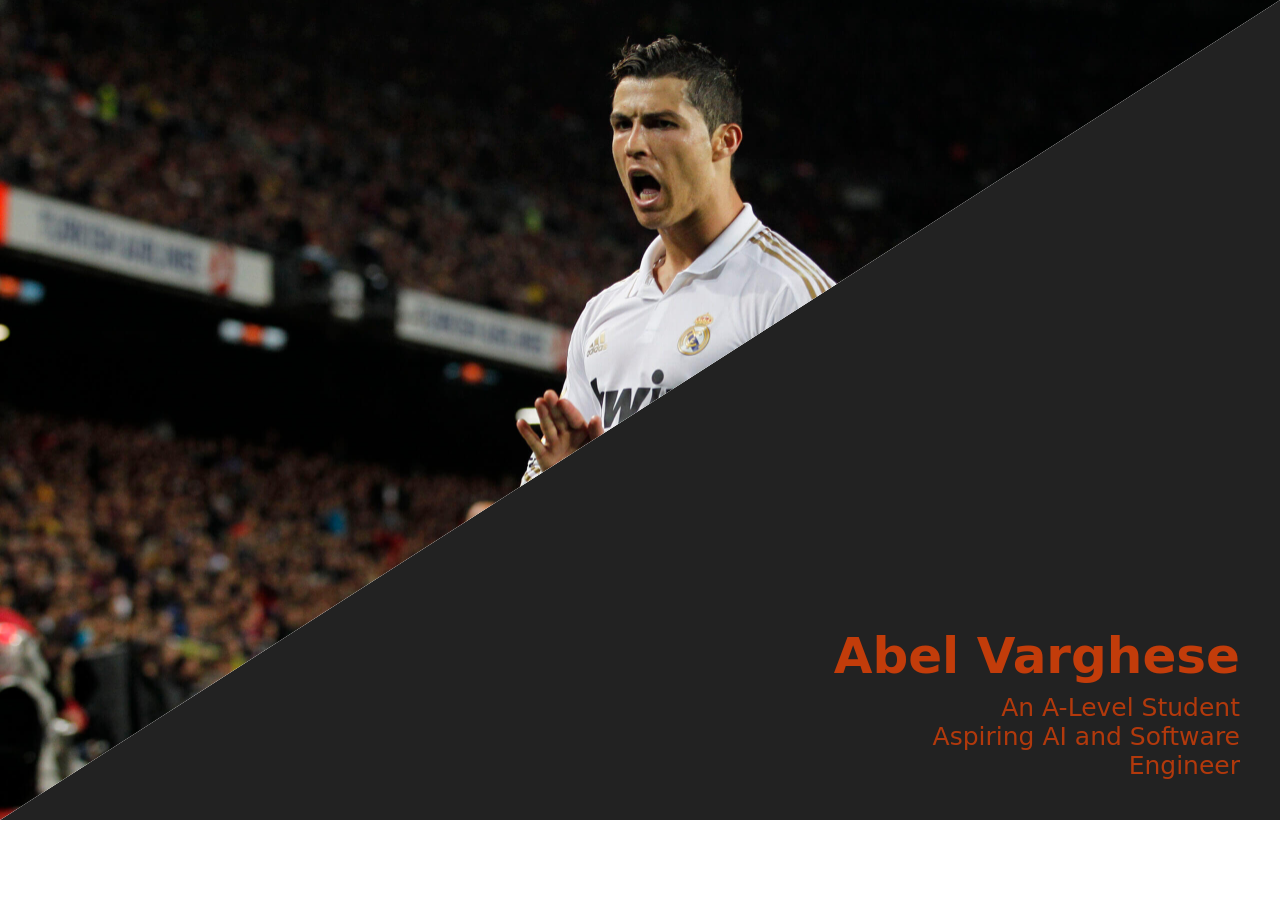
==== index.html @ 85c24335 "implemented temp live server, reorganised files CORRECTED" ====
<!DOCTYPE html>
<html lang="en">
<head>
    <meta charset="UTF-8">
    <meta name="viewport" content="width=device-width, initial-scale=1.0">
    <title>Home</title>
    <link rel="stylesheet" href="css/styles.css">
</head>
<body>
    <div id="header-placeholder"></div>
    
    <section class="diagonal">
        <div class="top-triangle">
            <div class="pfp">
                <img src="./images/imgpfp.jpg" alt="Abel's Profile Picture">
            </div>
        </div>
        <div class="bottom-triangle">
            <div class="tri-content">
                <h1>Abel Varghese</h1>
                <p>An A-Level Student</p>
                <p>Aspiring AI and Software Engineer</p>
            </div>
        </div>
    </section>
    <div id="footer-placeholder"></div>

    <script src="/js/include.js" />
</body>
</html>
---- css/styles.css ----
html, body{
    margin: 0;
    padding: 0;
    width: 100%;
    height: 100%;
    font-family:system-ui, -apple-system, BlinkMacSystemFont,
     'Segoe UI', Roboto, Oxygen, Ubuntu,
      Cantarell, 'Open Sans',
      'Helvetica Neue', sans-serif;
}


.site-header {
    display: flex;
    justify-content: space-between;
    align-items: center;
    width: 100%;
    height: 80px;
    padding: 0 20px;
    box-sizing: border-box;
    background: #222222;
    z-index: 5;
}
.site-footer {
    display: flex;
    justify-content: center;
    align-items: center;
    gap: 16px;
    width: 100%;
    height: 80px;
    padding: 20px;
    box-sizing: border-box;
    background: #222222; 
    color: #ffffff;
}
.site-footer .button {
    width: 140px;
    height: 48px;
    font-size: 16px;
    padding: 8px;
    border-radius: 1px;
    display: inline-flex;
    align-items: center;
    justify-content: center;
    background: transparent;
    cursor: pointer;
    background: #c23c0a;
    color: #fff;
    text-decoration: none;
    
}

.navbtn {
    margin-right: auto;
    width: 50px;
    display: flex;
    align-items: center;
    position: relative;
    z-index: 10;
}
.dropdownnav {
    position: absolute;
    top: 100%;
    left: 0;
    display: none;
    background: #222;
    border: 1px solid #fff;
    flex-direction: column;
    z-index: 20;
}

.navbtn:hover .dropdownnav {
    display:flex;
}
.dropdownnav a {
    color: #fff;
    padding: 10px 16px;
    text-decoration: none;
}
.navbtn button {
    font-size: 15px;
    background: #c23c0a;
    border: 0;
}


.logo {
    margin-left: auto;
}
.logo img {
    display: block;
    width: 300px;
    background: #c23c0a;
}

.pfp{
    position: absolute;
    inset: 0;
    margin: 0;
    display: block;
}
.pfp img{
    display: block;
    width: 100%;
    height: 100%;
    object-fit: cover; 
    object-position: center;
}

.diagonal {
    position: relative;
    height: calc(100vh - 80px);
    overflow: hidden;
}

.top-triangle {
    position: absolute;
    inset: 0;
    background: #f5f5f5;
    clip-path: polygon(0 0, 100% 0, 0 100%);
    display: flex;
    align-items: flex-start;
    justify-content: flex-start;
    z-index: 1;
    overflow: hidden;
}
.bottom-triangle {
    position: absolute;
    inset: 0;
    background: #222;
    color: #fff;
    clip-path: polygon(100% 100%, 100% 0, 0 100%);
    display: flex;
    align-items: flex-end;
    justify-content: flex-end;
    padding: 40px;
    z-index: 0;
}


.tri-content {
    max-width: 420px;
    text-align: right;
}
.tri-content h1 {
    margin: 0 0 8px 0;
    font-size: 50px;
    color: #c23c0a;
}
.tri-content p {
    margin: 0;
    opacity: 0.9;
    color: #c23c0a;
    font-size: 25px;
    
}

@media (max-width: 100%) {
    .top-triangle { clip-path: polygon(0 0, 100% 0, 0 60%); }
    .bottom-triangle { clip-path: polygon(100% 100%, 100% 0, 0 60%); }
    .tri-content { text-align: center; width: 100%; }
    .bottom-triangle { align-items: center; justify-content: center; padding: 20px; }
}
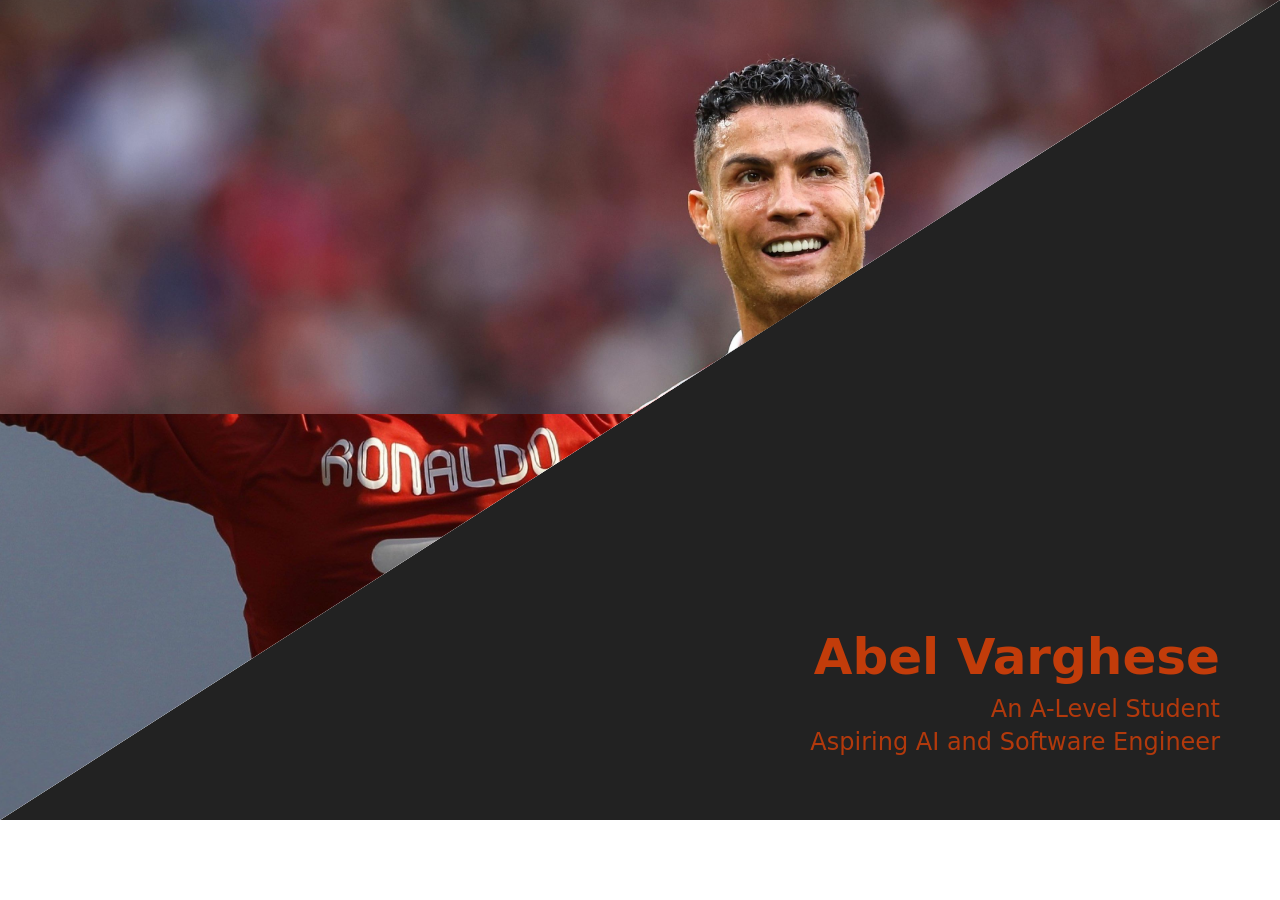
==== commit 8c476a80: "added another image to homepage, fixed text and image bugs" ====
--- a/index.html
+++ b/index.html
@@ -8,11 +8,13 @@
 </head>
 <body>
     <div id="header-placeholder"></div>
-    
     <section class="diagonal">
         <div class="top-triangle">
-            <div class="pfp">
+            <div class="pfp1">
                 <img src="./images/imgpfp.jpg" alt="Abel's Profile Picture">
+            </div>
+            <div class="pfp2">
+                <img src="./images/imgpfp2.jpg" alt="Abel's 2nd Profile Picture">
             </div>
         </div>
         <div class="bottom-triangle">
@@ -24,7 +26,6 @@
         </div>
     </section>
     <div id="footer-placeholder"></div>
-
     <script src="/js/include.js" />
 </body>
 </html>
--- a/css/styles.css
+++ b/css/styles.css
@@ -7,8 +7,17 @@
      'Segoe UI', Roboto, Oxygen, Ubuntu,
       Cantarell, 'Open Sans',
       'Helvetica Neue', sans-serif;
-}
-
+    min-height: 100vh;
+}
+
+body {
+    display: flex;
+    flex-direction: column;
+}
+
+.page-content {
+    flex: 1;
+}
 
 .site-header {
     display: flex;
@@ -47,7 +56,6 @@
     background: #c23c0a;
     color: #fff;
     text-decoration: none;
-    
 }
 
 .navbtn {
@@ -79,8 +87,11 @@
 }
 .navbtn button {
     font-size: 15px;
-    background: #c23c0a;
+    background: #222222;
     border: 0;
+}
+.navlogo {
+    fill: #c23c0a;
 }
 
 
@@ -89,23 +100,40 @@
 }
 .logo img {
     display: block;
-    width: 300px;
+    width: 249px;
     background: #c23c0a;
 }
 
-.pfp{
-    position: absolute;
-    inset: 0;
-    margin: 0;
-    display: block;
-}
-.pfp img{
-    display: block;
-    width: 100%;
-    height: 100%;
-    object-fit: cover; 
-    object-position: center;
-}
+
+.pfp {
+    position: absolute;
+    inset: 0;
+    margin: 0;
+    display: block;
+}
+.pfp1 img{
+    display: block;
+    width: 63%;
+    height: 105%;
+    object-fit: cover;
+    object-position: center 45%;
+    position: absolute;
+    left: -12px;
+}
+.pfp2 {
+    position: fixed;
+    inset: 0;
+    margin: 0;
+    display: block;
+}
+.pfp2 img {
+    display: block;
+    width: 100%;
+    height: 46%;
+    object-fit: cover;
+    object-position: center 15%;
+}
+
 
 .diagonal {
     position: relative;
@@ -130,35 +158,52 @@
     background: #222;
     color: #fff;
     clip-path: polygon(100% 100%, 100% 0, 0 100%);
-    display: flex;
-    align-items: flex-end;
-    justify-content: flex-end;
-    padding: 40px;
     z-index: 0;
 }
 
-
 .tri-content {
-    max-width: 420px;
+    position: absolute;
+    right: 40px;
+    bottom: 40px;
+    max-width: min(420px, 80vw);
     text-align: right;
-}
+    padding: 20px;
+}
+
 .tri-content h1 {
     margin: 0 0 8px 0;
-    font-size: 50px;
+    font-size: clamp(2rem, 4vw, 3.125rem);
+    line-height: 1.1;
     color: #c23c0a;
 }
+
 .tri-content p {
     margin: 0;
     opacity: 0.9;
     color: #c23c0a;
-    font-size: 25px;
-    
+    font-size: clamp(1rem, 2.2vw, 1.5rem);
+    line-height: 1.4;
 }
 
 @media (max-width: 100%) {
     .top-triangle { clip-path: polygon(0 0, 100% 0, 0 60%); }
     .bottom-triangle { clip-path: polygon(100% 100%, 100% 0, 0 60%); }
-    .tri-content { text-align: center; width: 100%; }
+    .tri-content { text-align: center; width: 100%; max-width: 100%;}
     .bottom-triangle { align-items: center; justify-content: center; padding: 20px; }
 }
 
+.abtbackgroundimg {
+    position: absolute;
+    inset: 0;
+    margin: 0;
+    display: block;
+}
+
+.abtbackgroundimg img{
+    display: block;
+    width: 100%;
+    height: 100%;
+    object-fit: cover; 
+    object-position: center;
+}
+
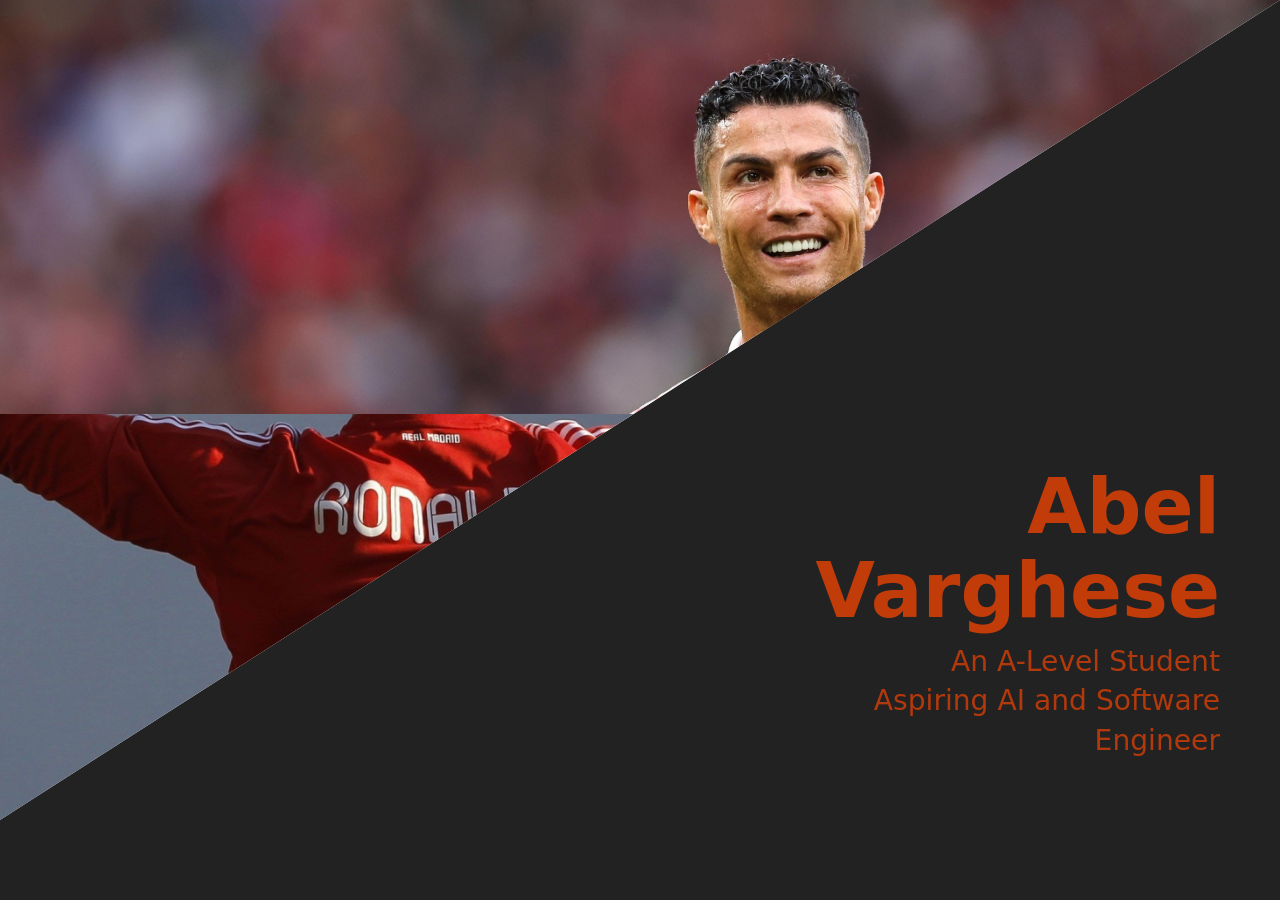
==== commit 02bf1572: "Fix js not loading" ====
--- a/index.html
+++ b/index.html
@@ -26,6 +26,6 @@
         </div>
     </section>
     <div id="footer-placeholder"></div>
-    <script src="/js/include.js" />
+    <script src="js/include.js" />
 </body>
 </html>
--- a/css/styles.css
+++ b/css/styles.css
@@ -8,6 +8,7 @@
       Cantarell, 'Open Sans',
       'Helvetica Neue', sans-serif;
     min-height: 100vh;
+    background: #222222;
 }
 
 body {
@@ -35,18 +36,11 @@
     justify-content: center;
     align-items: center;
     gap: 16px;
-    width: 100%;
-    height: 80px;
-    padding: 20px;
     box-sizing: border-box;
     background: #222222; 
     color: #ffffff;
 }
 .site-footer .button {
-    width: 140px;
-    height: 48px;
-    font-size: 16px;
-    padding: 8px;
     border-radius: 1px;
     display: inline-flex;
     align-items: center;
@@ -56,6 +50,10 @@
     background: #c23c0a;
     color: #fff;
     text-decoration: none;
+    width: clamp(93px, 10vw, 260px);
+    height: clamp(20px, 3vw, 70px);
+    font-size: clamp(14px, 1.2vw, 18px);
+    padding: clamp(7px, 0vw, 20px) clamp(11px, 1vw, 40px);
 }
 
 .navbtn {
@@ -94,7 +92,6 @@
     fill: #c23c0a;
 }
 
-
 .logo {
     margin-left: auto;
 }
@@ -104,9 +101,12 @@
     background: #c23c0a;
 }
 
-
 .pfp {
-    position: absolute;
+    position: fixed;
+    top: 120px;
+    left: 50%;
+    transform: translateX(-50%);
+    z-index: -1;
     inset: 0;
     margin: 0;
     display: block;
@@ -117,7 +117,7 @@
     height: 105%;
     object-fit: cover;
     object-position: center 45%;
-    position: absolute;
+    position: fixed;
     left: -12px;
 }
 .pfp2 {
@@ -172,7 +172,7 @@
 
 .tri-content h1 {
     margin: 0 0 8px 0;
-    font-size: clamp(2rem, 4vw, 3.125rem);
+    font-size: clamp(0rem, 6vw, 6.125rem);
     line-height: 1.1;
     color: #c23c0a;
 }
@@ -181,7 +181,7 @@
     margin: 0;
     opacity: 0.9;
     color: #c23c0a;
-    font-size: clamp(1rem, 2.2vw, 1.5rem);
+    font-size: clamp(0rem, 2.2vw, 2.6rem);
     line-height: 1.4;
 }
 
@@ -207,3 +207,81 @@
     object-position: center;
 }
 
+.page{
+    width:100%;
+    display:flex;
+    justify-content:center;
+    padding:120px 5vw 80px;
+    box-sizing:border-box;
+
+}
+.article-header .article-section{
+    color: #ffffff;
+}
+
+.article{
+    width:100%;
+    max-width:900px;
+    color: #ffffff;
+}
+.article-header{
+    margin-bottom:70px;
+}
+.article-header h1{
+    font-size:clamp(2.5rem,5vw,4rem);
+    font-weight:700;
+    margin-bottom:25px;
+    color:#ffffff;
+}
+
+.intro{
+    font-size:clamp(1.1rem,1.4vw,1.35rem);
+    line-height:1.9;
+    color:#cfcfcf;
+    max-width:750px;
+}
+
+.article-section{
+    margin-bottom:70px;
+}
+
+.article-section h2{
+    font-size:clamp(1.5rem,2vw,2rem);
+    margin-bottom:20px;
+    color:#ff6b35;
+}
+
+.article-section p{
+    font-size:clamp(1rem,1.2vw,1.15rem);
+    line-height:2;
+    color:#dddddd;
+    margin-bottom:18px;
+    text-align:justify;
+}
+
+.article-section ul{
+    margin-left:25px;
+    margin-top:20px;
+}
+
+.article-section li{
+    margin-bottom:12px;
+    line-height:1.8;
+    color:#dddddd;
+}
+
+.article a{
+    color:#ff6b35;
+    text-decoration:none;
+}
+
+.article a:hover{
+    text-decoration:underline;
+}
+
+
+@media (max-width:768px){
+    .page{padding:90px 8vw 60px;}
+    .article-header{margin-bottom:45px;}
+    .article-section{margin-bottom:45px;}
+}
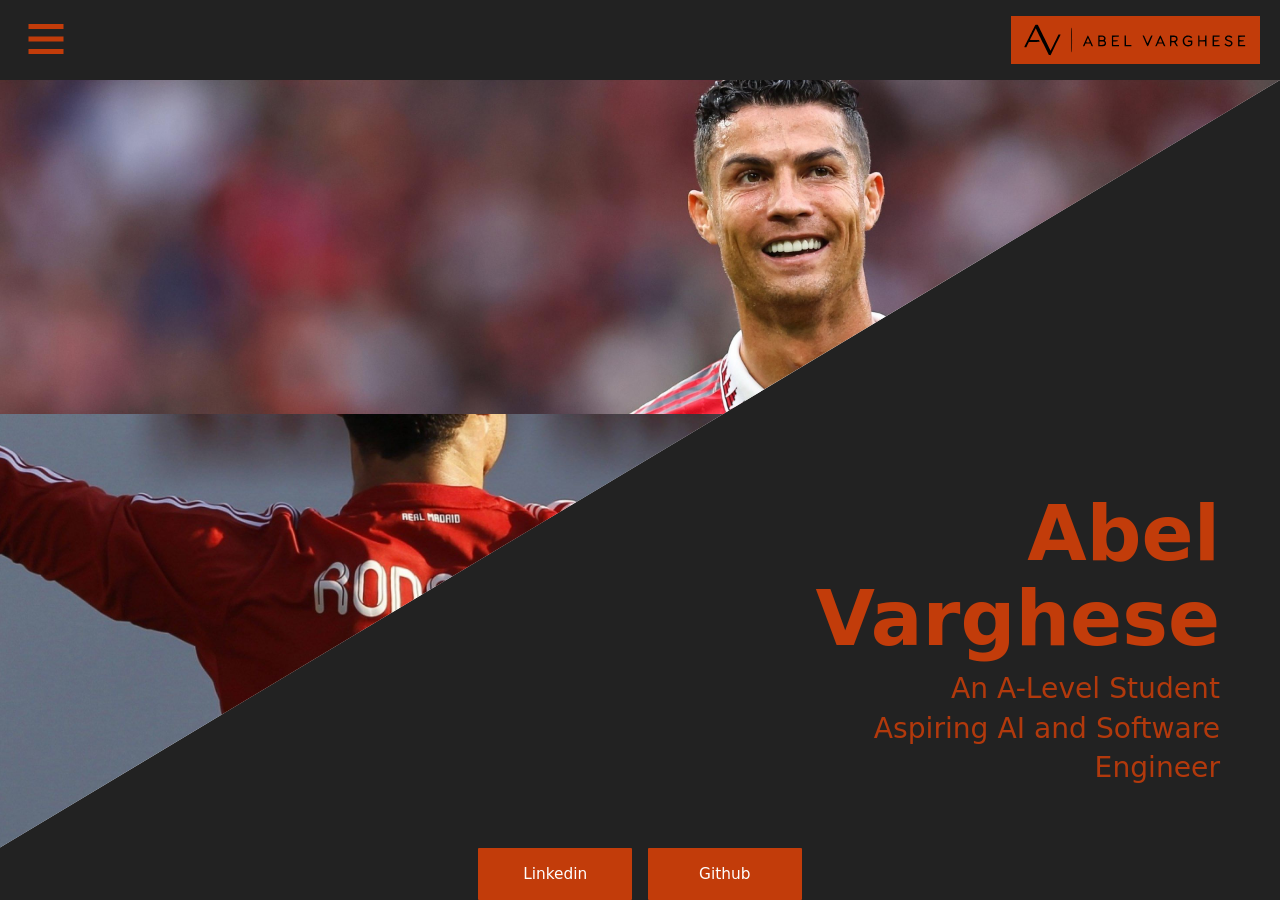
==== commit fd1c9bcb: "embed header and footer directly" ====
--- a/index.html
+++ b/index.html
@@ -7,7 +7,34 @@
     <link rel="stylesheet" href="css/styles.css">
 </head>
 <body>
-    <div id="header-placeholder"></div>
+    <div id="header-placeholder">
+        <header class="site-header">
+            <div class="navbtn">
+                <button>
+                    <div class="navlogo">
+                        <?xml version="1.0" encoding="utf-8"?>
+                        <svg width="40px" height="40px" viewBox="0 0 16 16" version="1.1" xmlns="http://www.w3.org/2000/svg" xmlns:xlink="http://www.w3.org/1999/xlink">
+                        <rect width="16" height="16" id="icon-bound" fill="none" />
+                        <path d="M1,9h14V7H1V9z M1,14h14v-2H1V14z M1,2v2h14V2H1z" />
+                        </svg>
+                    </div>
+                </button>
+                
+                <div class="dropdownnav">
+                    <a href="index.html">Home</a>
+                    <a href="about.html">About</a>
+                    <a href="projects.html">Projects</a>
+                    <a href="experience.html">Experience</a>
+                    <a href="contact.html">Contact</a>
+                </div>
+            </div>
+            <div class="logo">
+            <a href="index.html" alt="Home">
+                <img src="./images/abelvlogo.svg" alt="Abel's Logo">
+            </a>
+            </div>
+        </header>
+    </div>
     <section class="diagonal">
         <div class="top-triangle">
             <div class="pfp1">
@@ -25,7 +52,12 @@
             </div>
         </div>
     </section>
-    <div id="footer-placeholder"></div>
-    <script src="js/include.js" />
+    <div id="footer-placeholder">
+        <div class="site-footer">
+            <a class="button" href="https://www.linkedin.com/in/abel-varghese-b5b7aa378/">Linkedin</a>
+            <a class="button" href="https://github.com/avrg09">Github</a>     
+        </div>
+    </div>
+    <!-- <script src="/portifolio-abelv/js/include.js" /> -->
 </body>
 </html>
